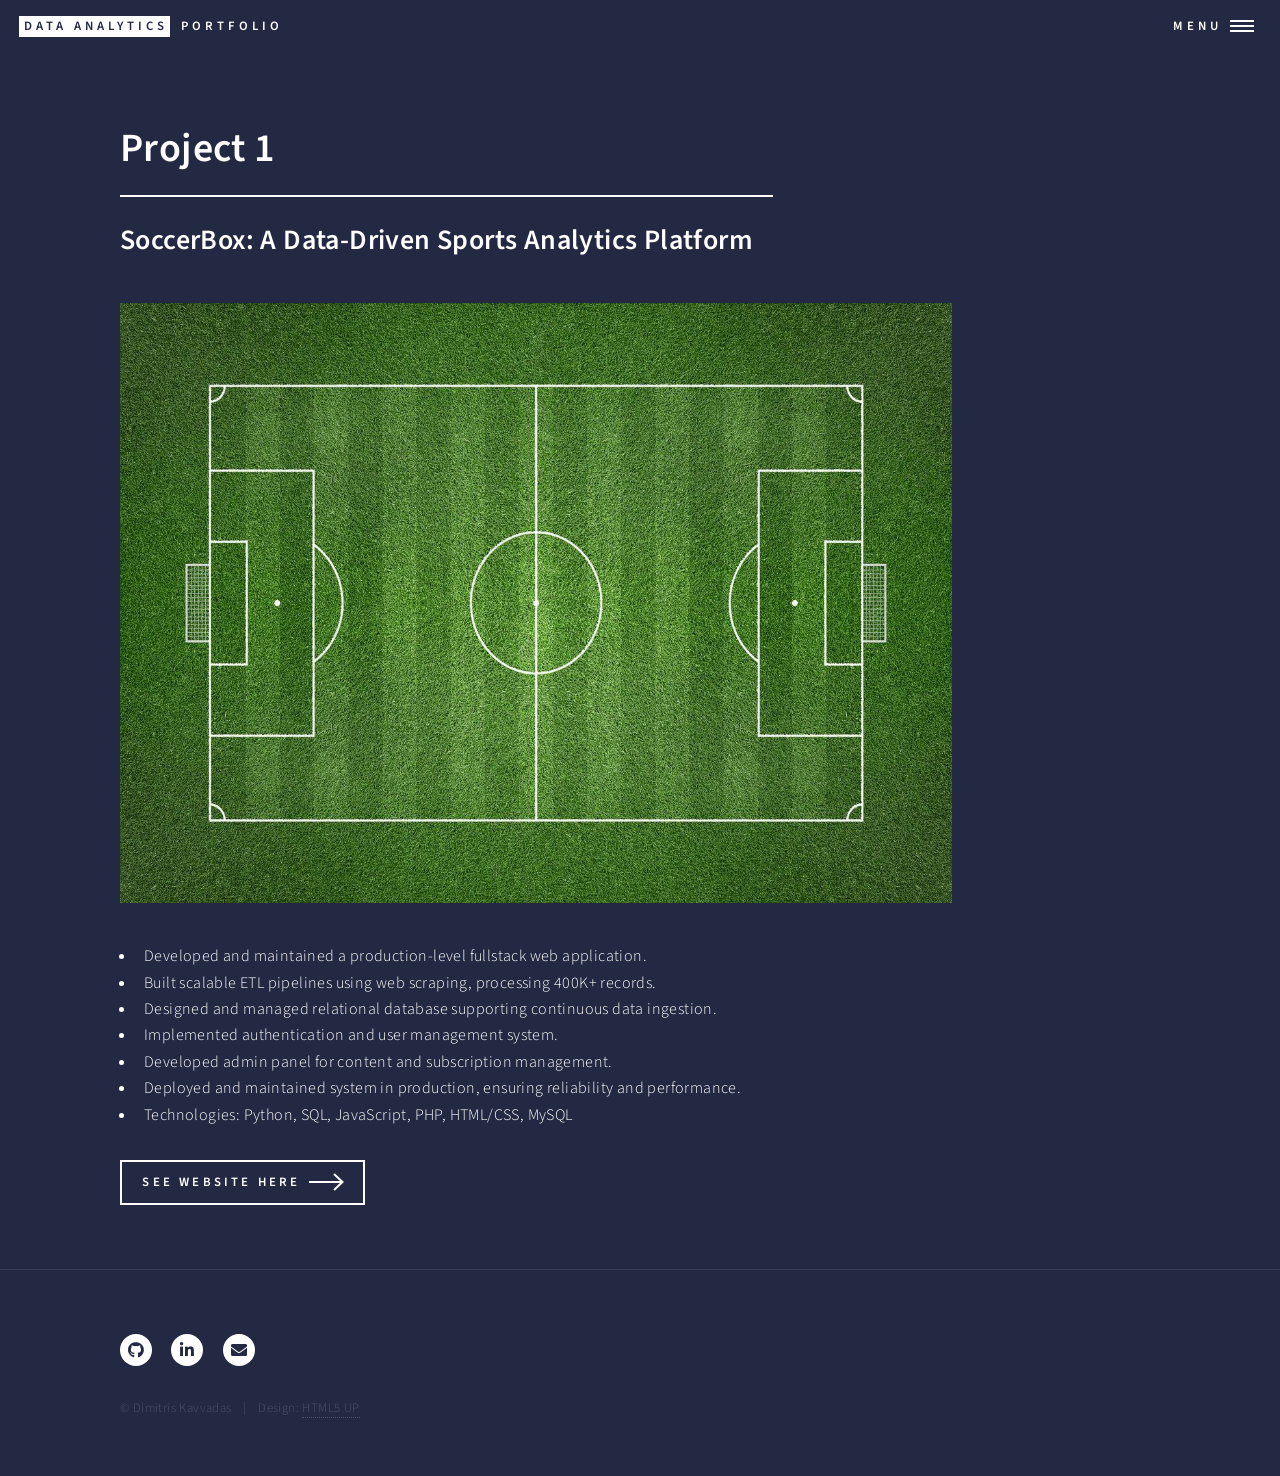
==== project1.html @ e3abde81 "Created my first portofolio!" ====
<!DOCTYPE HTML>
<html>
	<head>
		<title>Data Analytics Portfolio</title>
		<meta charset="utf-8" />
		<meta name="viewport" content="width=device-width, initial-scale=1, user-scalable=no" />
		<link rel="stylesheet" href="assets/css/main.css" />
		<noscript><link rel="stylesheet" href="assets/css/noscript.css" /></noscript>
	</head>
	<body class="is-preload">

		<!-- Wrapper -->
			<div id="wrapper">


				<!-- Header -->
					<header id="header" class="alt">
						<a href="index.html" class="logo"><strong>DATA ANALYTICS</strong> <span>PORTFOLIO</span></a>
						<nav>
							<a href="#menu">Menu</a>
						</nav>
					</header>

				<!-- Menu -->
					<nav id="menu">
						<ul class="links">
							<li><a href="index.html">Home</a></li>
							<li><a href="#one">About Me</a></li>
							<li><a href="#two">Projects</a></li>
							<li><a href="#footer">Contact</a></li>
						</ul>
					</nav>

				<!-- Main -->
					<div id="main" class="alt">

						<!-- One -->
							<section id="one">
								<div class="inner">
									<header class="major">
										<h1>Project 1</h1>
										<h2>SoccerBox: A Data-Driven Sports Analytics Platform</h2>
									</header>
								
									<span class="image main">
									<img src="images/new3.jpg" alt="Temp Text" max-width="200" height="600" /></span>
<ul>
								<li>Developed and maintained a production-level fullstack web application.</li>
								<li>Built scalable ETL pipelines using web scraping, processing 400K+ records.</li>
								<li>Designed and managed relational database supporting continuous data ingestion.</li>
								<li>Implemented authentication and user management system.</li>
								<li>Developed admin panel for content and subscription management.</li>
								<li>Deployed and maintained system in production, ensuring reliability and performance.</li>
								<li>Technologies: Python, SQL, JavaScript, PHP, HTML/CSS, MySQL</li>
							</ul>
								<ul class="actions">
									     <li><a href="https://www.soccerbox.gr" target="_blank" class="button next">See Website Here</a></li>
								     </ul>
								</div>
							</section>

					</div>			

	<!-- Footer -->
					<footer id="footer">
						<div class="inner">
							<ul class="icons">
								<li><a  href="https://github.com/kavvadas" class="icon brands alt fa-github" target="_blank"><span class="label">GitHub</span></a></li>
								 <li><a  href="https://www.linkedin.com/in/dimitris-kavvadas" class="icon brands alt fa-linkedin-in"  target="_blank"><span class="label">LinkedIn</span></a></li>
								 <li><a  href="mailto:kabbadasd@gmail.com" class="icon solid alt fa-envelope"><span class="label"  target="_blank">Email</span></a></li>
							</ul>
							<ul class="copyright">
								<li>&copy; Dimitris Kavvadas </li><li>Design: <a href="https://html5up.net">HTML5 UP</a></li>
							</ul>
						</div>
					</footer>

</div>

<!-- Scripts -->
<script src="assets/js/jquery.min.js"></script>
<script src="assets/js/jquery.scrolly.min.js"></script>
<script src="assets/js/jquery.scrollex.min.js"></script>
<script src="assets/js/browser.min.js"></script>
<script src="assets/js/breakpoints.min.js"></script>
<script src="assets/js/util.js"></script>
<script src="assets/js/main.js"></script>

</body>
</html>
---- assets/css/main.css ----
@import url(fontawesome-all.min.css);
@import url("https://fonts.googleapis.com/css?family=Source+Sans+Pro:300,300italic,600,600italic");

/*
	Forty by HTML5 UP
	html5up.net | @ajlkn
	Free for personal and commercial use under the CCA 3.0 license (html5up.net/license)
*/

html, body, div, span, applet, object,
iframe, h1, h2, h3, h4, h5, h6, p, blockquote,
pre, a, abbr, acronym, address, big, cite,
code, del, dfn, em, img, ins, kbd, q, s, samp,
small, strike, strong, sub, sup, tt, var, b,
u, i, center, dl, dt, dd, ol, ul, li, fieldset,
form, label, legend, table, caption, tbody,
tfoot, thead, tr, th, td, article, aside,
canvas, details, embed, figure, figcaption,
footer, header, hgroup, menu, nav, output, ruby,
section, summary, time, mark, audio, video {
	margin: 0;
	padding: 0;
	border: 0;
	font-size: 100%;
	font: inherit;
	vertical-align: baseline;}

article, aside, details, figcaption, figure,
footer, header, hgroup, menu, nav, section {
	display: block;}

body {
	line-height: 1;
}

ol, ul {
	list-style: none;
}

blockquote, q {
	quotes: none;
}

	blockquote:before, blockquote:after, q:before, q:after {
		content: '';
		content: none;
	}

table {
	border-collapse: collapse;
	border-spacing: 0;
}

body {
	-webkit-text-size-adjust: none;
}

mark {
	background-color: transparent;
	color: inherit;
}

input::-moz-focus-inner {
	border: 0;
	padding: 0;
}

input, select, textarea {
	-moz-appearance: none;
	-webkit-appearance: none;
	-ms-appearance: none;
	appearance: none;
}

/* Basic */

	@-ms-viewport {
		width: device-width;
	}

	body {
		-ms-overflow-style: scrollbar;
	}

	@media screen and (max-width: 480px) {

		html, body {
			min-width: 320px;
		}

	}

	html {
		box-sizing: border-box;
	}

	*, *:before, *:after {
		box-sizing: inherit;
	}

	body {
		background: #242943;
	}

		body.is-preload *, body.is-preload *:before, body.is-preload *:after {
			-moz-animation: none !important;
			-webkit-animation: none !important;
			-ms-animation: none !important;
			animation: none !important;
			-moz-transition: none !important;
			-webkit-transition: none !important;
			-ms-transition: none !important;
			transition: none !important;
		}

/* Type */

	body, input, select, textarea {
		color: #ffffff;
		font-family: "Source Sans Pro", Helvetica, sans-serif;
		font-size: 17pt;
		font-weight: 300;
		letter-spacing: 0.025em;
		line-height: 1.65;
	}

		@media screen and (max-width: 1680px) {

			body, input, select, textarea {
				font-size: 14pt;
			}

		}

		@media screen and (max-width: 1280px) {

			body, input, select, textarea {
				font-size: 12pt;
			}

		}

		@media screen and (max-width: 360px) {

			body, input, select, textarea {
				font-size: 11pt;
			}

		}

	a {
		-moz-transition: color 0.2s ease-in-out, border-bottom-color 0.2s ease-in-out;
		-webkit-transition: color 0.2s ease-in-out, border-bottom-color 0.2s ease-in-out;
		-ms-transition: color 0.2s ease-in-out, border-bottom-color 0.2s ease-in-out;
		transition: color 0.2s ease-in-out, border-bottom-color 0.2s ease-in-out;
		border-bottom: dotted 1px;
		color: inherit;
		text-decoration: none;
	}

		a:hover {
			border-bottom-color: transparent;
			color: #9bf1ff !important;
		}

		a:active {
			color: #53e3fb !important;
		}

	strong, b {
		color: #ffffff;
		font-weight: 600;
	}

	em, i {
		font-style: italic;
	}

	p {
		margin: 0 0 2em 0;
	}

	h1, h2, h3, h4, h5, h6 {
		color: #ffffff;
		font-weight: 600;
		line-height: 1.65;
		margin: 0 0 1em 0;
	}

		h1 a, h2 a, h3 a, h4 a, h5 a, h6 a {
			color: inherit;
			border-bottom: 0;
		}

	h1 {
		font-size: 2.5em;
	}

	h2 {
		font-size: 1.75em;
	}

	h3 {
		font-size: 1.35em;
	}

	h4 {
		font-size: 1.1em;
	}

	h5 {
		font-size: 0.9em;
	}

	h6 {
		font-size: 0.7em;
	}

	@media screen and (max-width: 736px) {

		h1 {
			font-size: 2em;
		}

		h2 {
			font-size: 1.5em;
		}

		h3 {
			font-size: 1.25em;
		}

	}

	sub {
		font-size: 0.8em;
		position: relative;
		top: 0.5em;
	}

	sup {
		font-size: 0.8em;
		position: relative;
		top: -0.5em;
	}

	blockquote {
		border-left: solid 4px rgba(212, 212, 255, 0.1);
		font-style: italic;
		margin: 0 0 2em 0;
		padding: 0.5em 0 0.5em 2em;
	}

	code {
		background: rgba(212, 212, 255, 0.035);
		font-family: "Courier New", monospace;
		font-size: 0.9em;
		margin: 0 0.25em;
		padding: 0.25em 0.65em;
	}

	pre {
		-webkit-overflow-scrolling: touch;
		font-family: "Courier New", monospace;
		font-size: 0.9em;
		margin: 0 0 2em 0;
	}

		pre code {
			display: block;
			line-height: 1.75;
			padding: 1em 1.5em;
			overflow-x: auto;
		}

	hr {
		border: 0;
		border-bottom: solid 1px rgba(212, 212, 255, 0.1);
		margin: 2em 0;
	}

		hr.major {
			margin: 3em 0;
		}

	.align-left {
		text-align: left;
	}

	.align-center {
		text-align: center;
	}

	.align-right {
		text-align: right;
	}

/* Row */

	.row {
		display: flex;
		flex-wrap: wrap;
		box-sizing: border-box;
		align-items: stretch;
	}

		.row > * {
			box-sizing: border-box;
		}

		.row.gtr-uniform > * > :last-child {
			margin-bottom: 0;
		}

		.row.aln-left {
			justify-content: flex-start;
		}

		.row.aln-center {
			justify-content: center;
		}

		.row.aln-right {
			justify-content: flex-end;
		}

		.row.aln-top {
			align-items: flex-start;
		}

		.row.aln-middle {
			align-items: center;
		}

		.row.aln-bottom {
			align-items: flex-end;
		}

		.row > .imp {
			order: -1;
		}

		.row > .col-1 {
			width: 8.33333%;
		}

		.row > .off-1 {
			margin-left: 8.33333%;
		}

		.row > .col-2 {
			width: 16.66667%;
		}

		.row > .off-2 {
			margin-left: 16.66667%;
		}

		.row > .col-3 {
			width: 25%;
		}

		.row > .off-3 {
			margin-left: 25%;
		}

		.row > .col-4 {
			width: 33.33333%;
		}

		.row > .off-4 {
			margin-left: 33.33333%;
		}

		.row > .col-5 {
			width: 41.66667%;
		}

		.row > .off-5 {
			margin-left: 41.66667%;
		}

		.row > .col-6 {
			width: 50%;
		}

		.row > .off-6 {
			margin-left: 50%;
		}

		.row > .col-7 {
			width: 58.33333%;
		}

		.row > .off-7 {
			margin-left: 58.33333%;
		}

		.row > .col-8 {
			width: 66.66667%;
		}

		.row > .off-8 {
			margin-left: 66.66667%;
		}

		.row > .col-9 {
			width: 75%;
		}

		.row > .off-9 {
			margin-left: 75%;
		}

		.row > .col-10 {
			width: 83.33333%;
		}

		.row > .off-10 {
			margin-left: 83.33333%;
		}

		.row > .col-11 {
			width: 91.66667%;
		}

		.row > .off-11 {
			margin-left: 91.66667%;
		}

		.row > .col-12 {
			width: 100%;
		}

		.row > .off-12 {
			margin-left: 100%;
		}

		.row.gtr-0 {
			margin-top: 0;
			margin-left: 0em;
		}

			.row.gtr-0 > * {
				padding: 0 0 0 0em;
			}

			.row.gtr-0.gtr-uniform {
				margin-top: 0em;
			}

				.row.gtr-0.gtr-uniform > * {
					padding-top: 0em;
				}

		.row.gtr-25 {
			margin-top: 0;
			margin-left: -0.5em;
		}

			.row.gtr-25 > * {
				padding: 0 0 0 0.5em;
			}

			.row.gtr-25.gtr-uniform {
				margin-top: -0.5em;
			}

				.row.gtr-25.gtr-uniform > * {
					padding-top: 0.5em;
				}

		.row.gtr-50 {
			margin-top: 0;
			margin-left: -1em;
		}

			.row.gtr-50 > * {
				padding: 0 0 0 1em;
			}

			.row.gtr-50.gtr-uniform {
				margin-top: -1em;
			}

				.row.gtr-50.gtr-uniform > * {
					padding-top: 1em;
				}

		.row {
			margin-top: 0;
			margin-left: -2em;
		}

			.row > * {
				padding: 0 0 0 2em;
			}

			.row.gtr-uniform {
				margin-top: -2em;
			}

				.row.gtr-uniform > * {
					padding-top: 2em;
				}

		.row.gtr-150 {
			margin-top: 0;
			margin-left: -3em;
		}

			.row.gtr-150 > * {
				padding: 0 0 0 3em;
			}

			.row.gtr-150.gtr-uniform {
				margin-top: -3em;
			}

				.row.gtr-150.gtr-uniform > * {
					padding-top: 3em;
				}

		.row.gtr-200 {
			margin-top: 0;
			margin-left: -4em;
		}

			.row.gtr-200 > * {
				padding: 0 0 0 4em;
			}

			.row.gtr-200.gtr-uniform {
				margin-top: -4em;
			}

				.row.gtr-200.gtr-uniform > * {
					padding-top: 4em;
				}

		@media screen and (max-width: 1680px) {

			.row {
				display: flex;
				flex-wrap: wrap;
				box-sizing: border-box;
				align-items: stretch;
			}

				.row > * {
					box-sizing: border-box;
				}

				.row.gtr-uniform > * > :last-child {
					margin-bottom: 0;
				}

				.row.aln-left {
					justify-content: flex-start;
				}

				.row.aln-center {
					justify-content: center;
				}

				.row.aln-right {
					justify-content: flex-end;
				}

				.row.aln-top {
					align-items: flex-start;
				}

				.row.aln-middle {
					align-items: center;
				}

				.row.aln-bottom {
					align-items: flex-end;
				}

				.row > .imp-xlarge {
					order: -1;
				}

				.row > .col-1-xlarge {
					width: 8.33333%;
				}

				.row > .off-1-xlarge {
					margin-left: 8.33333%;
				}

				.row > .col-2-xlarge {
					width: 16.66667%;
				}

				.row > .off-2-xlarge {
					margin-left: 16.66667%;
				}

				.row > .col-3-xlarge {
					width: 25%;
				}

				.row > .off-3-xlarge {
					margin-left: 25%;
				}

				.row > .col-4-xlarge {
					width: 33.33333%;
				}

				.row > .off-4-xlarge {
					margin-left: 33.33333%;
				}

				.row > .col-5-xlarge {
					width: 41.66667%;
				}

				.row > .off-5-xlarge {
					margin-left: 41.66667%;
				}

				.row > .col-6-xlarge {
					width: 50%;
				}

				.row > .off-6-xlarge {
					margin-left: 50%;
				}

				.row > .col-7-xlarge {
					width: 58.33333%;
				}

				.row > .off-7-xlarge {
					margin-left: 58.33333%;
				}

				.row > .col-8-xlarge {
					width: 66.66667%;
				}

				.row > .off-8-xlarge {
					margin-left: 66.66667%;
				}

				.row > .col-9-xlarge {
					width: 75%;
				}

				.row > .off-9-xlarge {
					margin-left: 75%;
				}

				.row > .col-10-xlarge {
					width: 83.33333%;
				}

				.row > .off-10-xlarge {
					margin-left: 83.33333%;
				}

				.row > .col-11-xlarge {
					width: 91.66667%;
				}

				.row > .off-11-xlarge {
					margin-left: 91.66667%;
				}

				.row > .col-12-xlarge {
					width: 100%;
				}

				.row > .off-12-xlarge {
					margin-left: 100%;
				}

				.row.gtr-0 {
					margin-top: 0;
					margin-left: 0em;
				}

					.row.gtr-0 > * {
						padding: 0 0 0 0em;
					}

					.row.gtr-0.gtr-uniform {
						margin-top: 0em;
					}

						.row.gtr-0.gtr-uniform > * {
							padding-top: 0em;
						}

				.row.gtr-25 {
					margin-top: 0;
					margin-left: -0.5em;
				}

					.row.gtr-25 > * {
						padding: 0 0 0 0.5em;
					}

					.row.gtr-25.gtr-uniform {
						margin-top: -0.5em;
					}

						.row.gtr-25.gtr-uniform > * {
							padding-top: 0.5em;
						}

				.row.gtr-50 {
					margin-top: 0;
					margin-left: -1em;
				}

					.row.gtr-50 > * {
						padding: 0 0 0 1em;
					}

					.row.gtr-50.gtr-uniform {
						margin-top: -1em;
					}

						.row.gtr-50.gtr-uniform > * {
							padding-top: 1em;
						}

				.row {
					margin-top: 0;
					margin-left: -2em;
				}

					.row > * {
						padding: 0 0 0 2em;
					}

					.row.gtr-uniform {
						margin-top: -2em;
					}

						.row.gtr-uniform > * {
							padding-top: 2em;
						}

				.row.gtr-150 {
					margin-top: 0;
					margin-left: -3em;
				}

					.row.gtr-150 > * {
						padding: 0 0 0 3em;
					}

					.row.gtr-150.gtr-uniform {
						margin-top: -3em;
					}

						.row.gtr-150.gtr-uniform > * {
							padding-top: 3em;
						}

				.row.gtr-200 {
					margin-top: 0;
					margin-left: -4em;
				}

					.row.gtr-200 > * {
						padding: 0 0 0 4em;
					}

					.row.gtr-200.gtr-uniform {
						margin-top: -4em;
					}

						.row.gtr-200.gtr-uniform > * {
							padding-top: 4em;
						}

		}

		@media screen and (max-width: 1280px) {

			.row {
				display: flex;
				flex-wrap: wrap;
				box-sizing: border-box;
				align-items: stretch;
			}

				.row > * {
					box-sizing: border-box;
				}

				.row.gtr-uniform > * > :last-child {
					margin-bottom: 0;
				}

				.row.aln-left {
					justify-content: flex-start;
				}

				.row.aln-center {
					justify-content: center;
				}

				.row.aln-right {
					justify-content: flex-end;
				}

				.row.aln-top {
					align-items: flex-start;
				}

				.row.aln-middle {
					align-items: center;
				}

				.row.aln-bottom {
					align-items: flex-end;
				}

				.row > .imp-large {
					order: -1;
				}

				.row > .col-1-large {
					width: 8.33333%;
				}

				.row > .off-1-large {
					margin-left: 8.33333%;
				}

				.row > .col-2-large {
					width: 16.66667%;
				}

				.row > .off-2-large {
					margin-left: 16.66667%;
				}

				.row > .col-3-large {
					width: 25%;
				}

				.row > .off-3-large {
					margin-left: 25%;
				}

				.row > .col-4-large {
					width: 33.33333%;
				}

				.row > .off-4-large {
					margin-left: 33.33333%;
				}

				.row > .col-5-large {
					width: 41.66667%;
				}

				.row > .off-5-large {
					margin-left: 41.66667%;
				}

				.row > .col-6-large {
					width: 50%;
				}

				.row > .off-6-large {
					margin-left: 50%;
				}

				.row > .col-7-large {
					width: 58.33333%;
				}

				.row > .off-7-large {
					margin-left: 58.33333%;
				}

				.row > .col-8-large {
					width: 66.66667%;
				}

				.row > .off-8-large {
					margin-left: 66.66667%;
				}

				.row > .col-9-large {
					width: 75%;
				}

				.row > .off-9-large {
					margin-left: 75%;
				}

				.row > .col-10-large {
					width: 83.33333%;
				}

				.row > .off-10-large {
					margin-left: 83.33333%;
				}

				.row > .col-11-large {
					width: 91.66667%;
				}

				.row > .off-11-large {
					margin-left: 91.66667%;
				}

				.row > .col-12-large {
					width: 100%;
				}

				.row > .off-12-large {
					margin-left: 100%;
				}

				.row.gtr-0 {
					margin-top: 0;
					margin-left: 0em;
				}

					.row.gtr-0 > * {
						padding: 0 0 0 0em;
					}

					.row.gtr-0.gtr-uniform {
						margin-top: 0em;
					}

						.row.gtr-0.gtr-uniform > * {
							padding-top: 0em;
						}

				.row.gtr-25 {
					margin-top: 0;
					margin-left: -0.375em;
				}

					.row.gtr-25 > * {
						padding: 0 0 0 0.375em;
					}

					.row.gtr-25.gtr-uniform {
						margin-top: -0.375em;
					}

						.row.gtr-25.gtr-uniform > * {
							padding-top: 0.375em;
						}

				.row.gtr-50 {
					margin-top: 0;
					margin-left: -0.75em;
				}

					.row.gtr-50 > * {
						padding: 0 0 0 0.75em;
					}

					.row.gtr-50.gtr-uniform {
						margin-top: -0.75em;
					}

						.row.gtr-50.gtr-uniform > * {
							padding-top: 0.75em;
						}

				.row {
					margin-top: 0;
					margin-left: -1.5em;
				}

					.row > * {
						padding: 0 0 0 1.5em;
					}

					.row.gtr-uniform {
						margin-top: -1.5em;
					}

						.row.gtr-uniform > * {
							padding-top: 1.5em;
						}

				.row.gtr-150 {
					margin-top: 0;
					margin-left: -2.25em;
				}

					.row.gtr-150 > * {
						padding: 0 0 0 2.25em;
					}

					.row.gtr-150.gtr-uniform {
						margin-top: -2.25em;
					}

						.row.gtr-150.gtr-uniform > * {
							padding-top: 2.25em;
						}

				.row.gtr-200 {
					margin-top: 0;
					margin-left: -3em;
				}

					.row.gtr-200 > * {
						padding: 0 0 0 3em;
					}

					.row.gtr-200.gtr-uniform {
						margin-top: -3em;
					}

						.row.gtr-200.gtr-uniform > * {
							padding-top: 3em;
						}

		}

		@media screen and (max-width: 980px) {

			.row {
				display: flex;
				flex-wrap: wrap;
				box-sizing: border-box;
				align-items: stretch;
			}

				.row > * {
					box-sizing: border-box;
				}

				.row.gtr-uniform > * > :last-child {
					margin-bottom: 0;
				}

				.row.aln-left {
					justify-content: flex-start;
				}

				.row.aln-center {
					justify-content: center;
				}

				.row.aln-right {
					justify-content: flex-end;
				}

				.row.aln-top {
					align-items: flex-start;
				}

				.row.aln-middle {
					align-items: center;
				}

				.row.aln-bottom {
					align-items: flex-end;
				}

				.row > .imp-medium {
					order: -1;
				}

				.row > .col-1-medium {
					width: 8.33333%;
				}

				.row > .off-1-medium {
					margin-left: 8.33333%;
				}

				.row > .col-2-medium {
					width: 16.66667%;
				}

				.row > .off-2-medium {
					margin-left: 16.66667%;
				}

				.row > .col-3-medium {
					width: 25%;
				}

				.row > .off-3-medium {
					margin-left: 25%;
				}

				.row > .col-4-medium {
					width: 33.33333%;
				}

				.row > .off-4-medium {
					margin-left: 33.33333%;
				}

				.row > .col-5-medium {
					width: 41.66667%;
				}

				.row > .off-5-medium {
					margin-left: 41.66667%;
				}

				.row > .col-6-medium {
					width: 50%;
				}

				.row > .off-6-medium {
					margin-left: 50%;
				}

				.row > .col-7-medium {
					width: 58.33333%;
				}

				.row > .off-7-medium {
					margin-left: 58.33333%;
				}

				.row > .col-8-medium {
					width: 66.66667%;
				}

				.row > .off-8-medium {
					margin-left: 66.66667%;
				}

				.row > .col-9-medium {
					width: 75%;
				}

				.row > .off-9-medium {
					margin-left: 75%;
				}

				.row > .col-10-medium {
					width: 83.33333%;
				}

				.row > .off-10-medium {
					margin-left: 83.33333%;
				}

				.row > .col-11-medium {
					width: 91.66667%;
				}

				.row > .off-11-medium {
					margin-left: 91.66667%;
				}

				.row > .col-12-medium {
					width: 100%;
				}

				.row > .off-12-medium {
					margin-left: 100%;
				}

				.row.gtr-0 {
					margin-top: 0;
					margin-left: 0em;
				}

					.row.gtr-0 > * {
						padding: 0 0 0 0em;
					}

					.row.gtr-0.gtr-uniform {
						margin-top: 0em;
					}

						.row.gtr-0.gtr-uniform > * {
							padding-top: 0em;
						}

				.row.gtr-25 {
					margin-top: 0;
					margin-left: -0.375em;
				}

					.row.gtr-25 > * {
						padding: 0 0 0 0.375em;
					}

					.row.gtr-25.gtr-uniform {
						margin-top: -0.375em;
					}

						.row.gtr-25.gtr-uniform > * {
							padding-top: 0.375em;
						}

				.row.gtr-50 {
					margin-top: 0;
					margin-left: -0.75em;
				}

					.row.gtr-50 > * {
						padding: 0 0 0 0.75em;
					}

					.row.gtr-50.gtr-uniform {
						margin-top: -0.75em;
					}

						.row.gtr-50.gtr-uniform > * {
							padding-top: 0.75em;
						}

				.row {
					margin-top: 0;
					margin-left: -1.5em;
				}

					.row > * {
						padding: 0 0 0 1.5em;
					}

					.row.gtr-uniform {
						margin-top: -1.5em;
					}

						.row.gtr-uniform > * {
							padding-top: 1.5em;
						}

				.row.gtr-150 {
					margin-top: 0;
					margin-left: -2.25em;
				}

					.row.gtr-150 > * {
						padding: 0 0 0 2.25em;
					}

					.row.gtr-150.gtr-uniform {
						margin-top: -2.25em;
					}

						.row.gtr-150.gtr-uniform > * {
							padding-top: 2.25em;
						}

				.row.gtr-200 {
					margin-top: 0;
					margin-left: -3em;
				}

					.row.gtr-200 > * {
						padding: 0 0 0 3em;
					}

					.row.gtr-200.gtr-uniform {
						margin-top: -3em;
					}

						.row.gtr-200.gtr-uniform > * {
							padding-top: 3em;
						}

		}

		@media screen and (max-width: 736px) {

			.row {
				display: flex;
				flex-wrap: wrap;
				box-sizing: border-box;
				align-items: stretch;
			}

				.row > * {
					box-sizing: border-box;
				}

				.row.gtr-uniform > * > :last-child {
					margin-bottom: 0;
				}

				.row.aln-left {
					justify-content: flex-start;
				}

				.row.aln-center {
					justify-content: center;
				}

				.row.aln-right {
					justify-content: flex-end;
				}

				.row.aln-top {
					align-items: flex-start;
				}

				.row.aln-middle {
					align-items: center;
				}

				.row.aln-bottom {
					align-items: flex-end;
				}

				.row > .imp-small {
					order: -1;
				}

				.row > .col-1-small {
					width: 8.33333%;
				}

				.row > .off-1-small {
					margin-left: 8.33333%;
				}

				.row > .col-2-small {
					width: 16.66667%;
				}

				.row > .off-2-small {
					margin-left: 16.66667%;
				}

				.row > .col-3-small {
					width: 25%;
				}

				.row > .off-3-small {
					margin-left: 25%;
				}

				.row > .col-4-small {
					width: 33.33333%;
				}

				.row > .off-4-small {
					margin-left: 33.33333%;
				}

				.row > .col-5-small {
					width: 41.66667%;
				}

				.row > .off-5-small {
					margin-left: 41.66667%;
				}

				.row > .col-6-small {
					width: 50%;
				}

				.row > .off-6-small {
					margin-left: 50%;
				}

				.row > .col-7-small {
					width: 58.33333%;
				}

				.row > .off-7-small {
					margin-left: 58.33333%;
				}

				.row > .col-8-small {
					width: 66.66667%;
				}

				.row > .off-8-small {
					margin-left: 66.66667%;
				}

				.row > .col-9-small {
					width: 75%;
				}

				.row > .off-9-small {
					margin-left: 75%;
				}

				.row > .col-10-small {
					width: 83.33333%;
				}

				.row > .off-10-small {
					margin-left: 83.33333%;
				}

				.row > .col-11-small {
					width: 91.66667%;
				}

				.row > .off-11-small {
					margin-left: 91.66667%;
				}

				.row > .col-12-small {
					width: 100%;
				}

				.row > .off-12-small {
					margin-left: 100%;
				}

				.row.gtr-0 {
					margin-top: 0;
					margin-left: 0em;
				}

					.row.gtr-0 > * {
						padding: 0 0 0 0em;
					}

					.row.gtr-0.gtr-uniform {
						margin-top: 0em;
					}

						.row.gtr-0.gtr-uniform > * {
							padding-top: 0em;
						}

				.row.gtr-25 {
					margin-top: 0;
					margin-left: -0.3125em;
				}

					.row.gtr-25 > * {
						padding: 0 0 0 0.3125em;
					}

					.row.gtr-25.gtr-uniform {
						margin-top: -0.3125em;
					}

						.row.gtr-25.gtr-uniform > * {
							padding-top: 0.3125em;
						}

				.row.gtr-50 {
					margin-top: 0;
					margin-left: -0.625em;
				}

					.row.gtr-50 > * {
						padding: 0 0 0 0.625em;
					}

					.row.gtr-50.gtr-uniform {
						margin-top: -0.625em;
					}

						.row.gtr-50.gtr-uniform > * {
							padding-top: 0.625em;
						}

				.row {
					margin-top: 0;
					margin-left: -1.25em;
				}

					.row > * {
						padding: 0 0 0 1.25em;
					}

					.row.gtr-uniform {
						margin-top: -1.25em;
					}

						.row.gtr-uniform > * {
							padding-top: 1.25em;
						}

				.row.gtr-150 {
					margin-top: 0;
					margin-left: -1.875em;
				}

					.row.gtr-150 > * {
						padding: 0 0 0 1.875em;
					}

					.row.gtr-150.gtr-uniform {
						margin-top: -1.875em;
					}

						.row.gtr-150.gtr-uniform > * {
							padding-top: 1.875em;
						}

				.row.gtr-200 {
					margin-top: 0;
					margin-left: -2.5em;
				}

					.row.gtr-200 > * {
						padding: 0 0 0 2.5em;
					}

					.row.gtr-200.gtr-uniform {
						margin-top: -2.5em;
					}

						.row.gtr-200.gtr-uniform > * {
							padding-top: 2.5em;
						}

		}

		@media screen and (max-width: 480px) {

			.row {
				display: flex;
				flex-wrap: wrap;
				box-sizing: border-box;
				align-items: stretch;
			}

				.row > * {
					box-sizing: border-box;
				}

				.row.gtr-uniform > * > :last-child {
					margin-bottom: 0;
				}

				.row.aln-left {
					justify-content: flex-start;
				}

				.row.aln-center {
					justify-content: center;
				}

				.row.aln-right {
					justify-content: flex-end;
				}

				.row.aln-top {
					align-items: flex-start;
				}

				.row.aln-middle {
					align-items: center;
				}

				.row.aln-bottom {
					align-items: flex-end;
				}

				.row > .imp-xsmall {
					order: -1;
				}

				.row > .col-1-xsmall {
					width: 8.33333%;
				}

				.row > .off-1-xsmall {
					margin-left: 8.33333%;
				}

				.row > .col-2-xsmall {
					width: 16.66667%;
				}

				.row > .off-2-xsmall {
					margin-left: 16.66667%;
				}

				.row > .col-3-xsmall {
					width: 25%;
				}

				.row > .off-3-xsmall {
					margin-left: 25%;
				}

				.row > .col-4-xsmall {
					width: 33.33333%;
				}

				.row > .off-4-xsmall {
					margin-left: 33.33333%;
				}

				.row > .col-5-xsmall {
					width: 41.66667%;
				}

				.row > .off-5-xsmall {
					margin-left: 41.66667%;
				}

				.row > .col-6-xsmall {
					width: 50%;
				}

				.row > .off-6-xsmall {
					margin-left: 50%;
				}

				.row > .col-7-xsmall {
					width: 58.33333%;
				}

				.row > .off-7-xsmall {
					margin-left: 58.33333%;
				}

				.row > .col-8-xsmall {
					width: 66.66667%;
				}

				.row > .off-8-xsmall {
					margin-left: 66.66667%;
				}

				.row > .col-9-xsmall {
					width: 75%;
				}

				.row > .off-9-xsmall {
					margin-left: 75%;
				}

				.row > .col-10-xsmall {
					width: 83.33333%;
				}

				.row > .off-10-xsmall {
					margin-left: 83.33333%;
				}

				.row > .col-11-xsmall {
					width: 91.66667%;
				}

				.row > .off-11-xsmall {
					margin-left: 91.66667%;
				}

				.row > .col-12-xsmall {
					width: 100%;
				}

				.row > .off-12-xsmall {
					margin-left: 100%;
				}

				.row.gtr-0 {
					margin-top: 0;
					margin-left: 0em;
				}

					.row.gtr-0 > * {
						padding: 0 0 0 0em;
					}

					.row.gtr-0.gtr-uniform {
						margin-top: 0em;
					}

						.row.gtr-0.gtr-uniform > * {
							padding-top: 0em;
						}

				.row.gtr-25 {
					margin-top: 0;
					margin-left: -0.3125em;
				}

					.row.gtr-25 > * {
						padding: 0 0 0 0.3125em;
					}

					.row.gtr-25.gtr-uniform {
						margin-top: -0.3125em;
					}

						.row.gtr-25.gtr-uniform > * {
							padding-top: 0.3125em;
						}

				.row.gtr-50 {
					margin-top: 0;
					margin-left: -0.625em;
				}

					.row.gtr-50 > * {
						padding: 0 0 0 0.625em;
					}

					.row.gtr-50.gtr-uniform {
						margin-top: -0.625em;
					}

						.row.gtr-50.gtr-uniform > * {
							padding-top: 0.625em;
						}

				.row {
					margin-top: 0;
					margin-left: -1.25em;
				}

					.row > * {
						padding: 0 0 0 1.25em;
					}

					.row.gtr-uniform {
						margin-top: -1.25em;
					}

						.row.gtr-uniform > * {
							padding-top: 1.25em;
						}

				.row.gtr-150 {
					margin-top: 0;
					margin-left: -1.875em;
				}

					.row.gtr-150 > * {
						padding: 0 0 0 1.875em;
					}

					.row.gtr-150.gtr-uniform {
						margin-top: -1.875em;
					}

						.row.gtr-150.gtr-uniform > * {
							padding-top: 1.875em;
						}

				.row.gtr-200 {
					margin-top: 0;
					margin-left: -2.5em;
				}

					.row.gtr-200 > * {
						padding: 0 0 0 2.5em;
					}

					.row.gtr-200.gtr-uniform {
						margin-top: -2.5em;
					}

						.row.gtr-200.gtr-uniform > * {
							padding-top: 2.5em;
						}

		}

/* Section/Article */

	section.special, article.special {
		text-align: center;
	}

	header.major {
		width: -moz-max-content;
		width: -webkit-max-content;
		width: -ms-max-content;
		width: max-content;
		margin-bottom: 2em;
	}

		header.major > :first-child {
			margin-bottom: 0;
			width: calc(100% + 0.5em);
		}

			header.major > :first-child:after {
				content: '';
				background-color: #ffffff;
				display: block;
				height: 2px;
				margin: 0.325em 0 0.5em 0;
				width: 100%;
			}

		header.major > p {
			font-size: 0.7em;
			font-weight: 600;
			letter-spacing: 0.25em;
			margin-bottom: 0;
			text-transform: uppercase;
		}

		body.is-ie header.major > :first-child:after {
			max-width: 9em;
		}

		body.is-ie header.major > h1:after {
			max-width: 100% !important;
		}

	@media screen and (max-width: 736px) {

		header.major > p br {
			display: none;
		}

	}

/* Form */

	form {
		margin: 0 0 2em 0;
	}

		form > :last-child {
			margin-bottom: 0;
		}

		form > .fields {
			display: -moz-flex;
			display: -webkit-flex;
			display: -ms-flex;
			display: flex;
			-moz-flex-wrap: wrap;
			-webkit-flex-wrap: wrap;
			-ms-flex-wrap: wrap;
			flex-wrap: wrap;
			width: calc(100% + 3em);
			margin: -1.5em 0 2em -1.5em;
		}

			form > .fields > .field {
				-moz-flex-grow: 0;
				-webkit-flex-grow: 0;
				-ms-flex-grow: 0;
				flex-grow: 0;
				-moz-flex-shrink: 0;
				-webkit-flex-shrink: 0;
				-ms-flex-shrink: 0;
				flex-shrink: 0;
				padding: 1.5em 0 0 1.5em;
				width: calc(100% - 1.5em);
			}

				form > .fields > .field.half {
					width: calc(50% - 0.75em);
				}

				form > .fields > .field.third {
					width: calc(100%/3 - 0.5em);
				}

				form > .fields > .field.quarter {
					width: calc(25% - 0.375em);
				}

		@media screen and (max-width: 480px) {

			form > .fields {
				width: calc(100% + 3em);
				margin: -1.5em 0 2em -1.5em;
			}

				form > .fields > .field {
					padding: 1.5em 0 0 1.5em;
					width: calc(100% - 1.5em);
				}

					form > .fields > .field.half {
						width: calc(100% - 1.5em);
					}

					form > .fields > .field.third {
						width: calc(100% - 1.5em);
					}

					form > .fields > .field.quarter {
						width: calc(100% - 1.5em);
					}

		}

	label {
		color: #ffffff;
		display: block;
		font-size: 0.8em;
		font-weight: 600;
		letter-spacing: 0.25em;
		margin: 0 0 1em 0;
		text-transform: uppercase;
	}

	input[type="text"],
	input[type="password"],
	input[type="email"],
	input[type="tel"],
	input[type="search"],
	input[type="url"],
	select,
	textarea {
		-moz-appearance: none;
		-webkit-appearance: none;
		-ms-appearance: none;
		appearance: none;
		background: rgba(212, 212, 255, 0.035);
		border: none;
		border-radius: 0;
		color: inherit;
		display: block;
		outline: 0;
		padding: 0 1em;
		text-decoration: none;
		width: 100%;
	}

		input[type="text"]:invalid,
		input[type="password"]:invalid,
		input[type="email"]:invalid,
		input[type="tel"]:invalid,
		input[type="search"]:invalid,
		input[type="url"]:invalid,
		select:invalid,
		textarea:invalid {
			box-shadow: none;
		}

		input[type="text"]:focus,
		input[type="password"]:focus,
		input[type="email"]:focus,
		input[type="tel"]:focus,
		input[type="search"]:focus,
		input[type="url"]:focus,
		select:focus,
		textarea:focus {
			border-color: #9bf1ff;
			box-shadow: 0 0 0 2px #9bf1ff;
		}

	select {
		background-image: url("data:image/svg+xml;charset=utf8,%3Csvg xmlns='http://www.w3.org/2000/svg' width='40' height='40' preserveAspectRatio='none' viewBox='0 0 40 40'%3E%3Cpath d='M9.4,12.3l10.4,10.4l10.4-10.4c0.2-0.2,0.5-0.4,0.9-0.4c0.3,0,0.6,0.1,0.9,0.4l3.3,3.3c0.2,0.2,0.4,0.5,0.4,0.9 c0,0.4-0.1,0.6-0.4,0.9L20.7,31.9c-0.2,0.2-0.5,0.4-0.9,0.4c-0.3,0-0.6-0.1-0.9-0.4L4.3,17.3c-0.2-0.2-0.4-0.5-0.4-0.9 c0-0.4,0.1-0.6,0.4-0.9l3.3-3.3c0.2-0.2,0.5-0.4,0.9-0.4S9.1,12.1,9.4,12.3z' fill='rgba(212, 212, 255, 0.1)' /%3E%3C/svg%3E");
		background-size: 1.25rem;
		background-repeat: no-repeat;
		background-position: calc(100% - 1rem) center;
		height: 2.75em;
		padding-right: 2.75em;
		text-overflow: ellipsis;
	}

		select option {
			color: #ffffff;
			background: #242943;
		}

		select:focus::-ms-value {
			background-color: transparent;
		}

		select::-ms-expand {
			display: none;
		}

	input[type="text"],
	input[type="password"],
	input[type="email"],
	input[type="tel"],
	input[type="search"],
	input[type="url"],
	select {
		height: 2.75em;
	}

	textarea {
		padding: 0.75em 1em;
	}

	input[type="checkbox"],
	input[type="radio"] {
		-moz-appearance: none;
		-webkit-appearance: none;
		-ms-appearance: none;
		appearance: none;
		display: block;
		float: left;
		margin-right: -2em;
		opacity: 0;
		width: 1em;
		z-index: -1;
	}

		input[type="checkbox"] + label,
		input[type="radio"] + label {
			text-decoration: none;
			color: #ffffff;
			cursor: pointer;
			display: inline-block;
			font-weight: 300;
			padding-left: 2.65em;
			padding-right: 0.75em;
			position: relative;
		}

			input[type="checkbox"] + label:before,
			input[type="radio"] + label:before {
				-moz-osx-font-smoothing: grayscale;
				-webkit-font-smoothing: antialiased;
				display: inline-block;
				font-style: normal;
				font-variant: normal;
				text-rendering: auto;
				line-height: 1;
				text-transform: none !important;
				font-family: 'Font Awesome 5 Free';
				font-weight: 900;
			}

			input[type="checkbox"] + label:before,
			input[type="radio"] + label:before {
				background: rgba(212, 212, 255, 0.035);
				content: '';
				display: inline-block;
				font-size: 0.8em;
				height: 2.0625em;
				left: 0;
				letter-spacing: 0;
				line-height: 2.0625em;
				position: absolute;
				text-align: center;
				top: 0;
				width: 2.0625em;
			}

		input[type="checkbox"]:checked + label:before,
		input[type="radio"]:checked + label:before {
			background: #ffffff;
			border-color: #9bf1ff;
			content: '\f00c';
			color: #242943;
		}

		input[type="checkbox"]:focus + label:before,
		input[type="radio"]:focus + label:before {
			box-shadow: 0 0 0 2px #9bf1ff;
		}

	input[type="radio"] + label:before {
		border-radius: 100%;
	}

	::-webkit-input-placeholder {
		color: rgba(244, 244, 255, 0.2) !important;
		opacity: 1.0;
	}

	:-moz-placeholder {
		color: rgba(244, 244, 255, 0.2) !important;
		opacity: 1.0;
	}

	::-moz-placeholder {
		color: rgba(244, 244, 255, 0.2) !important;
		opacity: 1.0;
	}

	:-ms-input-placeholder {
		color: rgba(244, 244, 255, 0.2) !important;
		opacity: 1.0;
	}

/* Box */

	.box {
		border: solid 1px rgba(212, 212, 255, 0.1);
		margin-bottom: 2em;
		padding: 1.5em;
	}

		.box > :last-child,
		.box > :last-child > :last-child,
		.box > :last-child > :last-child > :last-child {
			margin-bottom: 0;
		}

		.box.alt {
			border: 0;
			border-radius: 0;
			padding: 0;
		}

/* Icon */

	.icon {
		text-decoration: none;
		border-bottom: none;
		position: relative;
	}

		.icon:before {
			-moz-osx-font-smoothing: grayscale;
			-webkit-font-smoothing: antialiased;
			display: inline-block;
			font-style: normal;
			font-variant: normal;
			text-rendering: auto;
			line-height: 1;
			text-transform: none !important;
			font-family: 'Font Awesome 5 Free';
			font-weight: 400;
		}

		.icon > .label {
			display: none;
		}

		.icon:before {
			line-height: inherit;
		}

		.icon.solid:before {
			font-weight: 900;
		}

		.icon.brands:before {
			font-family: 'Font Awesome 5 Brands';
		}

		.icon.alt:before {
			background-color: #ffffff;
			border-radius: 100%;
			color: #242943;
			display: inline-block;
			height: 2em;
			line-height: 2em;
			text-align: center;
			width: 2em;
		}

	a.icon.alt:before {
		-moz-transition: background-color 0.2s ease-in-out;
		-webkit-transition: background-color 0.2s ease-in-out;
		-ms-transition: background-color 0.2s ease-in-out;
		transition: background-color 0.2s ease-in-out;
	}

	a.icon.alt:hover:before {
		background-color: #6fc3df;
	}

	a.icon.alt:active:before {
		background-color: #37a6cb;
	}

/* Image */

	.image {
		border: 0;
		display: inline-block;
		position: relative;
	}

		.image img {
			display: block;
		}

		.image.left, .image.right {
			max-width: 30%;
		}

			.image.left img, .image.right img {
				width: 100%;
			}

		.image.left {
			float: left;
			margin: 0 1.5em 1.25em 0;
			top: 0.25em;
		}

		.image.right {
			float: right;
			margin: 0 0 1.25em 1.5em;
			top: 0.25em;
		}

		.image.fit {
			display: block;
			margin: 0 0 2em 0;
			width: 100%;
		}

			.image.fit img {
				width: 100%;
			}

		.image.main {
			display: block;
			margin: 2.5em 0;
			width: 80%;
		}

			.image.main img {
				width: 100%;
			}

			@media screen and (max-width: 736px) {

				.image.main {
					margin: 1.5em 0;
				}

			}

/* List */

	ol {
		list-style: decimal;
		margin: 0 0 2em 0;
		padding-left: 1.25em;
	}

		ol li {
			padding-left: 0.25em;
		}

	ul {
		list-style: disc;
		margin: 0 0 2em 0;
		padding-left: 1em;
	}

		ul li {
			padding-left: 0.5em;
		}

		ul.alt {
			list-style: none;
			padding-left: 0;
		}

			ul.alt li {
				border-top: solid 1px rgba(212, 212, 255, 0.1);
				padding: 0.5em 0;
			}

				ul.alt li:first-child {
					border-top: 0;
					padding-top: 0;
				}

	dl {
		margin: 0 0 2em 0;
	}

		dl dt {
			display: block;
			font-weight: 600;
			margin: 0 0 1em 0;
		}

		dl dd {
			margin-left: 2em;
		}

/* Actions */

	ul.actions {
		display: -moz-flex;
		display: -webkit-flex;
		display: -ms-flex;
		display: flex;
		cursor: default;
		list-style: none;
		margin-left: -1em;
		padding-left: 0;
	}

		ul.actions li {
			padding: 0 0 0 1em;
			vertical-align: middle;
		}

		ul.actions.special {
			-moz-justify-content: center;
			-webkit-justify-content: center;
			-ms-justify-content: center;
			justify-content: center;
			width: 100%;
			margin-left: 0;
		}

			ul.actions.special li:first-child {
				padding-left: 0;
			}

		ul.actions.stacked {
			-moz-flex-direction: column;
			-webkit-flex-direction: column;
			-ms-flex-direction: column;
			flex-direction: column;
			margin-left: 0;
		}

			ul.actions.stacked li {
				padding: 1.3em 0 0 0;
			}

				ul.actions.stacked li:first-child {
					padding-top: 0;
				}

		ul.actions.fit {
			width: calc(100% + 1em);
		}

			ul.actions.fit li {
				-moz-flex-grow: 1;
				-webkit-flex-grow: 1;
				-ms-flex-grow: 1;
				flex-grow: 1;
				-moz-flex-shrink: 1;
				-webkit-flex-shrink: 1;
				-ms-flex-shrink: 1;
				flex-shrink: 1;
				width: 100%;
			}

				ul.actions.fit li > * {
					width: 100%;
				}

			ul.actions.fit.stacked {
				width: 100%;
			}

/* Icons */

	ul.icons {
		cursor: default;
		list-style: none;
		padding-left: 0;
	}

		ul.icons li {
			display: inline-block;
			padding: 0 1em 0 0;
		}

			ul.icons li:last-child {
				padding-right: 0;
			}

		@media screen and (max-width: 736px) {

			ul.icons li {
				padding: 0 0.75em 0 0;
			}

		}

/* Pagination */

	ul.pagination {
		cursor: default;
		list-style: none;
		padding-left: 0;
	}

		ul.pagination li {
			display: inline-block;
			padding-left: 0;
			vertical-align: middle;
		}

			ul.pagination li > .page {
				-moz-transition: background-color 0.2s ease-in-out, color 0.2s ease-in-out;
				-webkit-transition: background-color 0.2s ease-in-out, color 0.2s ease-in-out;
				-ms-transition: background-color 0.2s ease-in-out, color 0.2s ease-in-out;
				transition: background-color 0.2s ease-in-out, color 0.2s ease-in-out;
				border-bottom: 0;
				display: inline-block;
				font-size: 0.8em;
				font-weight: 600;
				height: 1.5em;
				line-height: 1.5em;
				margin: 0 0.125em;
				min-width: 1.5em;
				padding: 0 0.5em;
				text-align: center;
			}

				ul.pagination li > .page.active {
					background-color: #ffffff;
					color: #242943;
				}

					ul.pagination li > .page.active:hover {
						background-color: #9bf1ff;
						color: #242943 !important;
					}

					ul.pagination li > .page.active:active {
						background-color: #53e3fb;
					}

			ul.pagination li:first-child {
				padding-right: 0.75em;
			}

			ul.pagination li:last-child {
				padding-left: 0.75em;
			}

		@media screen and (max-width: 480px) {

			ul.pagination li:nth-child(n+2):nth-last-child(n+2) {
				display: none;
			}

			ul.pagination li:first-child {
				padding-right: 0;
			}

		}

/* Table */

	.table-wrapper {
		-webkit-overflow-scrolling: touch;
		overflow-x: auto;
	}

	table {
		margin: 0 0 2em 0;
		width: 100%;
	}

		table tbody tr {
			border: solid 1px rgba(212, 212, 255, 0.1);
			border-left: 0;
			border-right: 0;
		}

			table tbody tr:nth-child(2n + 1) {
				background-color: rgba(212, 212, 255, 0.035);
			}

		table td {
			padding: 0.75em 0.75em;
		}

		table th {
			color: #ffffff;
			font-size: 0.9em;
			font-weight: 600;
			padding: 0 0.75em 0.75em 0.75em;
			text-align: left;
		}

		table thead {
			border-bottom: solid 2px rgba(212, 212, 255, 0.1);
		}

		table tfoot {
			border-top: solid 2px rgba(212, 212, 255, 0.1);
		}

		table.alt {
			border-collapse: separate;
		}

			table.alt tbody tr td {
				border: solid 1px rgba(212, 212, 255, 0.1);
				border-left-width: 0;
				border-top-width: 0;
			}

				table.alt tbody tr td:first-child {
					border-left-width: 1px;
				}

			table.alt tbody tr:first-child td {
				border-top-width: 1px;
			}

			table.alt thead {
				border-bottom: 0;
			}

			table.alt tfoot {
				border-top: 0;
			}

/* Button */

	input[type="submit"],
	input[type="reset"],
	input[type="button"],
	button,
	.button {
		-moz-appearance: none;
		-webkit-appearance: none;
		-ms-appearance: none;
		appearance: none;
		-moz-transition: background-color 0.2s ease-in-out, box-shadow 0.2s ease-in-out, color 0.2s ease-in-out;
		-webkit-transition: background-color 0.2s ease-in-out, box-shadow 0.2s ease-in-out, color 0.2s ease-in-out;
		-ms-transition: background-color 0.2s ease-in-out, box-shadow 0.2s ease-in-out, color 0.2s ease-in-out;
		transition: background-color 0.2s ease-in-out, box-shadow 0.2s ease-in-out, color 0.2s ease-in-out;
		background-color: transparent;
		border: 0;
		border-radius: 0;
		box-shadow: inset 0 0 0 2px #ffffff;
		color: #ffffff;
		cursor: pointer;
		display: inline-block;
		font-size: 0.8em;
		font-weight: 600;
		height: 3.5em;
		letter-spacing: 0.25em;
		line-height: 3.5em;
		padding: 0 1.75em;
		text-align: center;
		text-decoration: none;
		text-transform: uppercase;
		white-space: nowrap;
	}

		input[type="submit"]:hover, input[type="submit"]:active,
		input[type="reset"]:hover,
		input[type="reset"]:active,
		input[type="button"]:hover,
		input[type="button"]:active,
		button:hover,
		button:active,
		.button:hover,
		.button:active {
			box-shadow: inset 0 0 0 2px #9bf1ff;
			color: #9bf1ff;
		}

		input[type="submit"]:active,
		input[type="reset"]:active,
		input[type="button"]:active,
		button:active,
		.button:active {
			background-color: rgba(155, 241, 255, 0.1);
			box-shadow: inset 0 0 0 2px #53e3fb;
			color: #53e3fb;
		}

		input[type="submit"].icon:before,
		input[type="reset"].icon:before,
		input[type="button"].icon:before,
		button.icon:before,
		.button.icon:before {
			margin-right: 0.5em;
		}

		input[type="submit"].fit,
		input[type="reset"].fit,
		input[type="button"].fit,
		button.fit,
		.button.fit {
			width: 100%;
		}

		input[type="submit"].small,
		input[type="reset"].small,
		input[type="button"].small,
		button.small,
		.button.small {
			font-size: 0.6em;
		}

		input[type="submit"].large,
		input[type="reset"].large,
		input[type="button"].large,
		button.large,
		.button.large {
			font-size: 1.25em;
			height: 3em;
			line-height: 3em;
		}

		input[type="submit"].next,
		input[type="reset"].next,
		input[type="button"].next,
		button.next,
		.button.next {
			padding-right: 4.5em;
			position: relative;
		}

			input[type="submit"].next:before, input[type="submit"].next:after,
			input[type="reset"].next:before,
			input[type="reset"].next:after,
			input[type="button"].next:before,
			input[type="button"].next:after,
			button.next:before,
			button.next:after,
			.button.next:before,
			.button.next:after {
				-moz-transition: opacity 0.2s ease-in-out;
				-webkit-transition: opacity 0.2s ease-in-out;
				-ms-transition: opacity 0.2s ease-in-out;
				transition: opacity 0.2s ease-in-out;
				background-position: center right;
				background-repeat: no-repeat;
				background-size: 36px 24px;
				content: '';
				display: block;
				height: 100%;
				position: absolute;
				right: 1.5em;
				top: 0;
				vertical-align: middle;
				width: 36px;
			}

			input[type="submit"].next:before,
			input[type="reset"].next:before,
			input[type="button"].next:before,
			button.next:before,
			.button.next:before {
				background-image: url("data:image/svg+xml;charset=utf8,%3Csvg xmlns='http://www.w3.org/2000/svg' xmlns:xlink='http://www.w3.org/1999/xlink' width='36px' height='24px' viewBox='0 0 36 24' zoomAndPan='disable'%3E%3Cstyle%3Eline %7B stroke: %23ffffff%3B stroke-width: 2px%3B %7D%3C/style%3E%3Cline x1='0' y1='12' x2='34' y2='12' /%3E%3Cline x1='25' y1='4' x2='34' y2='12.5' /%3E%3Cline x1='25' y1='20' x2='34' y2='11.5' /%3E%3C/svg%3E");
			}

			input[type="submit"].next:after,
			input[type="reset"].next:after,
			input[type="button"].next:after,
			button.next:after,
			.button.next:after {
				background-image: url("data:image/svg+xml;charset=utf8,%3Csvg xmlns='http://www.w3.org/2000/svg' xmlns:xlink='http://www.w3.org/1999/xlink' width='36px' height='24px' viewBox='0 0 36 24' zoomAndPan='disable'%3E%3Cstyle%3Eline %7B stroke: %239bf1ff%3B stroke-width: 2px%3B %7D%3C/style%3E%3Cline x1='0' y1='12' x2='34' y2='12' /%3E%3Cline x1='25' y1='4' x2='34' y2='12.5' /%3E%3Cline x1='25' y1='20' x2='34' y2='11.5' /%3E%3C/svg%3E");
				opacity: 0;
				z-index: 1;
			}

			input[type="submit"].next:hover:after, input[type="submit"].next:active:after,
			input[type="reset"].next:hover:after,
			input[type="reset"].next:active:after,
			input[type="button"].next:hover:after,
			input[type="button"].next:active:after,
			button.next:hover:after,
			button.next:active:after,
			.button.next:hover:after,
			.button.next:active:after {
				opacity: 1;
			}

			@media screen and (max-width: 1280px) {

				input[type="submit"].next,
				input[type="reset"].next,
				input[type="button"].next,
				button.next,
				.button.next {
					padding-right: 5em;
				}

			}

		input[type="submit"].primary,
		input[type="reset"].primary,
		input[type="button"].primary,
		button.primary,
		.button.primary {
			background-color: #ffffff;
			box-shadow: none;
			color: #242943;
		}

			input[type="submit"].primary:hover, input[type="submit"].primary:active,
			input[type="reset"].primary:hover,
			input[type="reset"].primary:active,
			input[type="button"].primary:hover,
			input[type="button"].primary:active,
			button.primary:hover,
			button.primary:active,
			.button.primary:hover,
			.button.primary:active {
				background-color: #9bf1ff;
				color: #242943 !important;
			}

			input[type="submit"].primary:active,
			input[type="reset"].primary:active,
			input[type="button"].primary:active,
			button.primary:active,
			.button.primary:active {
				background-color: #53e3fb;
			}

		input[type="submit"].disabled, input[type="submit"]:disabled,
		input[type="reset"].disabled,
		input[type="reset"]:disabled,
		input[type="button"].disabled,
		input[type="button"]:disabled,
		button.disabled,
		button:disabled,
		.button.disabled,
		.button:disabled {
			pointer-events: none;
			cursor: default;
			opacity: 0.25;
		}

/* Tiles */

	.tiles {
		display: -moz-flex;
		display: -webkit-flex;
		display: -ms-flex;
		display: flex;
		-moz-flex-wrap: wrap;
		-webkit-flex-wrap: wrap;
		-ms-flex-wrap: wrap;
		flex-wrap: wrap;
		border-top: 0 !important;
	}

		.tiles + * {
			border-top: 0 !important;
		}

		.tiles article {
			-moz-align-items: center;
			-webkit-align-items: center;
			-ms-align-items: center;
			align-items: center;
			display: -moz-flex;
			display: -webkit-flex;
			display: -ms-flex;
			display: flex;
			-moz-transition: -moz-transform 0.25s ease, opacity 0.25s ease, -moz-filter 1s ease, -webkit-filter 1s ease;
			-webkit-transition: -webkit-transform 0.25s ease, opacity 0.25s ease, -webkit-filter 1s ease, -webkit-filter 1s ease;
			-ms-transition: -ms-transform 0.25s ease, opacity 0.25s ease, -ms-filter 1s ease, -webkit-filter 1s ease;
			transition: transform 0.25s ease, opacity 0.25s ease, filter 1s ease, -webkit-filter 1s ease;
			padding: 4em 4em 2em 4em ;
			background-position: center;
			background-repeat: no-repeat;
			background-size: cover;
			cursor: default;
			height: 40vh;
			max-height: 40em;
			min-height: 23em;
			overflow: hidden;
			position: relative;
			width: 40%;
		}

			.tiles article .image {
				display: none;
			}

			.tiles article header {
				position: relative;
				z-index: 3;
			}

			.tiles article h3 {
				font-size: 1.75em;
			}

				.tiles article h3 a:hover {
					color: inherit !important;
				}

			.tiles article .link.primary {
				border: 0;
				height: 100%;
				left: 0;
				position: absolute;
				top: 0;
				width: 100%;
				z-index: 4;
			}

			.tiles article:before {
				-moz-transition: opacity 0.5s ease;
				-webkit-transition: opacity 0.5s ease;
				-ms-transition: opacity 0.5s ease;
				transition: opacity 0.5s ease;
				bottom: 0;
				content: '';
				display: block;
				height: 100%;
				left: 0;
				opacity: 0.85;
				position: absolute;
				width: 100%;
				z-index: 2;
			}

			.tiles article:after {
				background-color: rgba(36, 41, 67, 0.25);
				content: '';
				display: block;
				height: 100%;
				left: 0;
				position: absolute;
				top: 0;
				width: 100%;
				z-index: 1;
			}

			.tiles article:hover:before {
				opacity: 0;
			}

			.tiles article.is-transitioning {
				-moz-transform: scale(0.95);
				-webkit-transform: scale(0.95);
				-ms-transform: scale(0.95);
				transform: scale(0.95);
				-moz-filter: blur(0.5em);
				-webkit-filter: blur(0.5em);
				-ms-filter: blur(0.5em);
				filter: blur(0.5em);
				opacity: 0;
			}

			.tiles article:nth-child(4n - 1), .tiles article:nth-child(4n - 2) {
				width: 60%;
			}

			.tiles article:nth-child(6n - 5):before {
				background-color: #6fc3df;
			}

			.tiles article:nth-child(6n - 4):before {
				background-color: #8d82c4;
			}

			.tiles article:nth-child(6n - 3):before {
				background-color: #ec8d81;
			}

			.tiles article:nth-child(6n - 2):before {
				background-color: #e7b788;
			}

			.tiles article:nth-child(6n - 1):before {
				background-color: #8ea9e8;
			}

			.tiles article:nth-child(6n):before {
				background-color: #87c5a4;
			}

		@media screen and (max-width: 1280px) {

			.tiles article {
				padding: 4em 3em 2em 3em ;
				height: 30vh;
				max-height: 30em;
				min-height: 20em;
			}

		}

		@media screen and (max-width: 980px) {

			.tiles article {
				width: 50% !important;
			}

		}

		@media screen and (max-width: 736px) {

			.tiles article {
				padding: 3em 1.5em 1em 1.5em ;
				height: 16em;
				max-height: none;
				min-height: 0;
			}

				.tiles article h3 {
					font-size: 1.5em;
				}

		}

		@media screen and (max-width: 480px) {

			.tiles {
				display: block;
			}

				.tiles article {
					height: 20em;
					width: 100% !important;
				}

		}

/* Contact Method */

	.contact-method {
		margin: 0 0 2em 0;
		padding-left: 3.25em;
		position: relative;
	}

		.contact-method .icon {
			left: 0;
			position: absolute;
			top: 0;
		}

		.contact-method h3 {
			margin: 0 0 0.5em 0;
		}

/* Spotlights */

	.spotlights {
		border-top: 0 !important;
	}

		.spotlights + * {
			border-top: 0 !important;
		}

		.spotlights > section {
			display: -moz-flex;
			display: -webkit-flex;
			display: -ms-flex;
			display: flex;
			-moz-flex-direction: row;
			-webkit-flex-direction: row;
			-ms-flex-direction: row;
			flex-direction: row;
			background-color: #2e3450;
		}

			.spotlights > section > .image {
				background-position: center center;
				background-size: cover;
				border-radius: 0;
				display: block;
				position: relative;
				width: 30%;
			}

				.spotlights > section > .image img {
					border-radius: 0;
					display: block;
					width: 100%;
				}

				.spotlights > section > .image:before {
					background: rgba(36, 41, 67, 0.9);
					content: '';
					display: block;
					height: 100%;
					left: 0;
					opacity: 0;
					position: absolute;
					top: 0;
					width: 100%;
				}

			.spotlights > section > .content {
				display: -moz-flex;
				display: -webkit-flex;
				display: -ms-flex;
				display: flex;
				-moz-flex-direction: column;
				-webkit-flex-direction: column;
				-ms-flex-direction: column;
				flex-direction: column;
				-moz-justify-content: center;
				-webkit-justify-content: center;
				-ms-justify-content: center;
				justify-content: center;
				-moz-align-items: center;
				-webkit-align-items: center;
				-ms-align-items: center;
				align-items: center;
				padding: 2em 3em 0.1em 3em ;
				width: 70%;
			}

				.spotlights > section > .content > .inner {
					margin: 0 auto;
					max-width: 100%;
					width: 65em;
				}

			.spotlights > section:nth-child(2n) {
				-moz-flex-direction: row-reverse;
				-webkit-flex-direction: row-reverse;
				-ms-flex-direction: row-reverse;
				flex-direction: row-reverse;
				background-color: #333856;
			}

				.spotlights > section:nth-child(2n) > .content {
					-moz-align-items: -moz-flex-end;
					-webkit-align-items: -webkit-flex-end;
					-ms-align-items: -ms-flex-end;
					align-items: flex-end;
				}

		@media screen and (max-width: 1680px) {

			.spotlights > section > .image {
				width: 40%;
			}

			.spotlights > section > .content {
				width: 60%;
			}

		}

		@media screen and (max-width: 1280px) {

			.spotlights > section > .image {
				width: 45%;
			}

			.spotlights > section > .content {
				width: 55%;
			}

		}

		@media screen and (max-width: 980px) {

			.spotlights > section {
				display: block;
			}

				.spotlights > section > .image {
					width: 100%;
				}

				.spotlights > section > .content {
					padding: 4em 3em 2em 3em ;
					width: 100%;
				}

		}

		@media screen and (max-width: 736px) {

			.spotlights > section > .content {
				padding: 3em 1.5em 1em 1.5em ;
			}

		}

/* Header */

	@-moz-keyframes reveal-header {
		0% {
			top: -4em;
			opacity: 0;
		}

		100% {
			top: 0;
			opacity: 1;
		}
	}

	@-webkit-keyframes reveal-header {
		0% {
			top: -4em;
			opacity: 0;
		}

		100% {
			top: 0;
			opacity: 1;
		}
	}

	@-ms-keyframes reveal-header {
		0% {
			top: -4em;
			opacity: 0;
		}

		100% {
			top: 0;
			opacity: 1;
		}
	}

	@keyframes reveal-header {
		0% {
			top: -4em;
			opacity: 0;
		}

		100% {
			top: 0;
			opacity: 1;
		}
	}

	#header {
		display: -moz-flex;
		display: -webkit-flex;
		display: -ms-flex;
		display: flex;
		background-color: #2a2f4a;
		box-shadow: 0 0 0.25em 0 rgba(0, 0, 0, 0.15);
		cursor: default;
		font-weight: 600;
		height: 3.25em;
		left: 0;
		letter-spacing: 0.25em;
		line-height: 3.25em;
		margin: 0;
		position: fixed;
		text-transform: uppercase;
		top: 0;
		width: 100%;
		z-index: 10000;
	}

		#header .logo {
			border: 0;
			display: inline-block;
			font-size: 0.8em;
			height: inherit;
			line-height: inherit;
			padding: 0 1.5em;
		}

			#header .logo strong {
				-moz-transition: background-color 0.2s ease-in-out, color 0.2s ease-in-out;
				-webkit-transition: background-color 0.2s ease-in-out, color 0.2s ease-in-out;
				-ms-transition: background-color 0.2s ease-in-out, color 0.2s ease-in-out;
				transition: background-color 0.2s ease-in-out, color 0.2s ease-in-out;
				background-color: #ffffff;
				color: #242943;
				display: inline-block;
				line-height: 1.65em;
				margin-right: 0.325em;
				padding: 0 0.125em 0 0.375em;
			}

			#header .logo:hover strong {
				background-color: #9bf1ff;
			}

			#header .logo:active strong {
				background-color: #53e3fb;
			}

		#header nav {
			display: -moz-flex;
			display: -webkit-flex;
			display: -ms-flex;
			display: flex;
			-moz-justify-content: -moz-flex-end;
			-webkit-justify-content: -webkit-flex-end;
			-ms-justify-content: -ms-flex-end;
			justify-content: flex-end;
			-moz-flex-grow: 1;
			-webkit-flex-grow: 1;
			-ms-flex-grow: 1;
			flex-grow: 1;
			height: inherit;
			line-height: inherit;
		}

			#header nav a {
				border: 0;
				display: block;
				font-size: 0.8em;
				height: inherit;
				line-height: inherit;
				padding: 0 0.75em;
				position: relative;
				vertical-align: middle;
			}

				#header nav a:last-child {
					padding-right: 1.5em;
				}

				#header nav a[href="#menu"] {
					padding-right: 3.325em !important;
				}

					#header nav a[href="#menu"]:before, #header nav a[href="#menu"]:after {
						background-image: url("data:image/svg+xml;charset=utf8,%3Csvg xmlns='http://www.w3.org/2000/svg' width='24' height='32' viewBox='0 0 24 32' preserveAspectRatio='none'%3E%3Cstyle%3Eline %7B stroke-width: 2px%3B stroke: %23ffffff%3B %7D%3C/style%3E%3Cline x1='0' y1='11' x2='24' y2='11' /%3E%3Cline x1='0' y1='21' x2='24' y2='21' /%3E%3Cline x1='0' y1='16' x2='24' y2='16' /%3E%3C/svg%3E");
						background-position: center;
						background-repeat: no-repeat;
						background-size: 24px 32px;
						content: '';
						display: block;
						height: 100%;
						position: absolute;
						right: 1.5em;
						top: 0;
						vertical-align: middle;
						width: 24px;
					}

					#header nav a[href="#menu"]:after {
						-moz-transition: opacity 0.2s ease-in-out;
						-webkit-transition: opacity 0.2s ease-in-out;
						-ms-transition: opacity 0.2s ease-in-out;
						transition: opacity 0.2s ease-in-out;
						background-image: url("data:image/svg+xml;charset=utf8,%3Csvg xmlns='http://www.w3.org/2000/svg' width='24' height='32' viewBox='0 0 24 32' preserveAspectRatio='none'%3E%3Cstyle%3Eline %7B stroke-width: 2px%3B stroke: %239bf1ff%3B %7D%3C/style%3E%3Cline x1='0' y1='11' x2='24' y2='11' /%3E%3Cline x1='0' y1='21' x2='24' y2='21' /%3E%3Cline x1='0' y1='16' x2='24' y2='16' /%3E%3C/svg%3E");
						opacity: 0;
						z-index: 1;
					}

					#header nav a[href="#menu"]:hover:after, #header nav a[href="#menu"]:active:after {
						opacity: 1;
					}

					#header nav a[href="#menu"]:last-child {
						padding-right: 3.875em !important;
					}

						#header nav a[href="#menu"]:last-child:before, #header nav a[href="#menu"]:last-child:after {
							right: 2em;
						}

		#header.reveal {
			-moz-animation: reveal-header 0.35s ease;
			-webkit-animation: reveal-header 0.35s ease;
			-ms-animation: reveal-header 0.35s ease;
			animation: reveal-header 0.35s ease;
		}

		#header.alt {
			-moz-transition: opacity 2.5s ease;
			-webkit-transition: opacity 2.5s ease;
			-ms-transition: opacity 2.5s ease;
			transition: opacity 2.5s ease;
			-moz-transition-delay: 0.75s;
			-webkit-transition-delay: 0.75s;
			-ms-transition-delay: 0.75s;
			transition-delay: 0.75s;
			-moz-animation: none;
			-webkit-animation: none;
			-ms-animation: none;
			animation: none;
			background-color: transparent;
			box-shadow: none;
			position: absolute;
		}

			#header.alt.style1 .logo strong {
				color: #6fc3df;
			}

			#header.alt.style2 .logo strong {
				color: #8d82c4;
			}

			#header.alt.style3 .logo strong {
				color: #ec8d81;
			}

			#header.alt.style4 .logo strong {
				color: #e7b788;
			}

			#header.alt.style5 .logo strong {
				color: #8ea9e8;
			}

			#header.alt.style6 .logo strong {
				color: #87c5a4;
			}

		body.is-preload #header.alt {
			opacity: 0;
		}

		@media screen and (max-width: 1680px) {

			#header nav a[href="#menu"] {
				padding-right: 3.75em !important;
			}

				#header nav a[href="#menu"]:last-child {
					padding-right: 4.25em !important;
				}

		}

		@media screen and (max-width: 1280px) {

			#header nav a[href="#menu"] {
				padding-right: 4em !important;
			}

				#header nav a[href="#menu"]:last-child {
					padding-right: 4.5em !important;
				}

		}

		@media screen and (max-width: 736px) {

			#header {
				height: 2.75em;
				line-height: 2.75em;
			}

				#header .logo {
					padding: 0 1em;
				}

				#header nav a {
					padding: 0 0.5em;
				}

					#header nav a:last-child {
						padding-right: 1em;
					}

					#header nav a[href="#menu"] {
						padding-right: 3.25em !important;
					}

						#header nav a[href="#menu"]:before, #header nav a[href="#menu"]:after {
							right: 0.75em;
						}

						#header nav a[href="#menu"]:last-child {
							padding-right: 4em !important;
						}

							#header nav a[href="#menu"]:last-child:before, #header nav a[href="#menu"]:last-child:after {
								right: 1.5em;
							}

		}

		@media screen and (max-width: 480px) {

			#header .logo span {
				display: none;
			}

			#header nav a[href="#menu"] {
				overflow: hidden;
				padding-right: 0 !important;
				text-indent: 5em;
				white-space: nowrap;
				width: 5em;
			}

				#header nav a[href="#menu"]:before, #header nav a[href="#menu"]:after {
					right: 0;
					width: inherit;
				}

				#header nav a[href="#menu"]:last-child:before, #header nav a[href="#menu"]:last-child:after {
					width: 4em;
					right: 0;
				}

		}

/* Banner */

	#banner {
		-moz-align-items: center;
		-webkit-align-items: center;
		-ms-align-items: center;
		align-items: center;
		background-image: url("../../images/banner.jpg");
		display: -moz-flex;
		display: -webkit-flex;
		display: -ms-flex;
		display: flex;
		padding: 6em 0 2em 0 ;
		background-attachment: fixed;
		background-position: center;
		background-repeat: no-repeat;
		background-size: cover;
		border-bottom: 0 !important;
		cursor: default;
		height: 60vh;
		margin-bottom: -3.25em;
		max-height: 32em;
		min-height: 22em;
		position: relative;
		top: -3.25em;
	}

		#banner:after {
			-moz-transition: opacity 2.5s ease;
			-webkit-transition: opacity 2.5s ease;
			-ms-transition: opacity 2.5s ease;
			transition: opacity 2.5s ease;
			-moz-transition-delay: 0.75s;
			-webkit-transition-delay: 0.75s;
			-ms-transition-delay: 0.75s;
			transition-delay: 0.75s;
			pointer-events: none;
			background-color: #242943;
			content: '';
			display: block;
			height: 100%;
			left: 0;
			opacity: 0.85;
			position: absolute;
			top: 0;
			width: 100%;
			z-index: 1;
		}

		#banner h1 {
			font-size: 3.25em;
		}

		#banner > .inner {
			-moz-transition: opacity 1.5s ease, -moz-transform 0.5s ease-out, -moz-filter 0.5s ease, -webkit-filter 0.5s ease;
			-webkit-transition: opacity 1.5s ease, -webkit-transform 0.5s ease-out, -webkit-filter 0.5s ease, -webkit-filter 0.5s ease;
			-ms-transition: opacity 1.5s ease, -ms-transform 0.5s ease-out, -ms-filter 0.5s ease, -webkit-filter 0.5s ease;
			transition: opacity 1.5s ease, transform 0.5s ease-out, filter 0.5s ease, -webkit-filter 0.5s ease;
			padding: 0 !important;
			position: relative;
			z-index: 2;
		}

			#banner > .inner .image {
				display: none;
			}

			#banner > .inner header {
				width: auto;
			}

				#banner > .inner header > :first-child {
					width: auto;
				}

					#banner > .inner header > :first-child:after {
						max-width: 100%;
					}

			#banner > .inner .content {
				display: -moz-flex;
				display: -webkit-flex;
				display: -ms-flex;
				display: flex;
				-moz-align-items: center;
				-webkit-align-items: center;
				-ms-align-items: center;
				align-items: center;
				margin: 0 0 2em 0;
			}

				#banner > .inner .content > * {
					margin-right: 1.5em;
					margin-bottom: 0;
				}

				#banner > .inner .content > :last-child {
					margin-right: 0;
				}

				#banner > .inner .content p {
					font-size: 0.7em;
					font-weight: 600;
					letter-spacing: 0.25em;
					text-transform: uppercase;
				}

		#banner.major {
			height: 75vh;
			min-height: 30em;
			max-height: 50em;
		}

			#banner.major.alt {
				opacity: 0.75;
			}

		#banner.style1:after {
			background-color: #6fc3df;
		}

		#banner.style2:after {
			background-color: #8d82c4;
		}

		#banner.style3:after {
			background-color: #ec8d81;
		}

		#banner.style4:after {
			background-color: #e7b788;
		}

		#banner.style5:after {
			background-color: #8ea9e8;
		}

		#banner.style6:after {
			background-color: #87c5a4;
		}

		body.is-preload #banner:after {
			opacity: 1.0;
		}

		body.is-preload #banner > .inner {
			-moz-filter: blur(0.125em);
			-webkit-filter: blur(0.125em);
			-ms-filter: blur(0.125em);
			filter: blur(0.125em);
			-moz-transform: translateX(-0.5em);
			-webkit-transform: translateX(-0.5em);
			-ms-transform: translateX(-0.5em);
			transform: translateX(-0.5em);
			opacity: 0;
		}

		@media screen and (max-width: 1280px) {

			#banner {
				background-attachment: scroll;
			}

		}

		@media screen and (max-width: 736px) {

			#banner {
				padding: 5em 0 1em 0 ;
				height: auto;
				margin-bottom: -2.75em;
				max-height: none;
				min-height: 0;
				top: -2.75em;
			}

				#banner h1 {
					font-size: 2em;
				}

				#banner > .inner .content {
					display: block;
				}

					#banner > .inner .content > * {
						margin-right: 0;
						margin-bottom: 2em;
					}

				#banner.major {
					height: auto;
					min-height: 0;
					max-height: none;
				}

		}

		@media screen and (max-width: 480px) {

			#banner {
				padding: 6em 0 2em 0 ;
			}

				#banner > .inner .content p br {
					display: none;
				}

				#banner.major {
					padding: 8em 0 4em 0 ;
				}

		}

/* Main */

	#main {
		background-color: #2a2f4a;
	}

		#main > * {
			border-top: solid 1px rgba(212, 212, 255, 0.1);
		}

			#main > *:first-child {
				border-top: 0;
			}

			#main > * > .inner {
				padding: 4em 0 2em 0 ;
				margin: 0 auto;
				max-width: 65em;
				width: calc(100% - 6em);
			}

				@media screen and (max-width: 736px) {

					#main > * > .inner {
						padding: 3em 0 1em 0 ;
						width: calc(100% - 3em);
					}

				}

		#main.alt {
			background-color: transparent;
			border-bottom: solid 1px rgba(212, 212, 255, 0.1);
		}

/* Contact */

	#contact {
		border-bottom: solid 1px rgba(212, 212, 255, 0.1);
		overflow-x: hidden;
	}

		#contact > .inner {
			display: -moz-flex;
			display: -webkit-flex;
			display: -ms-flex;
			display: flex;
			padding: 0 !important;
		}

			#contact > .inner > :nth-child(2n - 1) {
				padding: 4em 3em 2em 0 ;
				border-right: solid 1px rgba(212, 212, 255, 0.1);
				width: 60%;
			}

			#contact > .inner > :nth-child(2n) {
				padding-left: 3em;
				width: 40%;
			}

			#contact > .inner > .split {
				padding: 0;
			}

				#contact > .inner > .split > * {
					padding: 3em 0 1em 3em ;
					position: relative;
				}

					#contact > .inner > .split > *:before {
						border-top: solid 1px rgba(212, 212, 255, 0.1);
						content: '';
						display: block;
						margin-left: -3em;
						position: absolute;
						top: 0;
						width: calc(100vw + 3em);
					}

				#contact > .inner > .split > :first-child:before {
					display: none;
				}

		@media screen and (max-width: 980px) {

			#contact > .inner {
				display: block;
			}

				#contact > .inner > :nth-child(2n - 1) {
					padding: 4em 0 2em 0 ;
					border-right: 0;
					width: 100%;
				}

				#contact > .inner > :nth-child(2n) {
					padding-left: 0;
					width: 100%;
				}

				#contact > .inner > .split > * {
					padding: 3em 0 1em 0 ;
				}

				#contact > .inner > .split > :first-child:before {
					display: block;
				}

		}

		@media screen and (max-width: 736px) {

			#contact > .inner > :nth-child(2n - 1) {
				padding: 3em 0 1em 0 ;
			}

		}

/* Footer */

	#footer .copyright {
		font-size: 0.8em;
		list-style: none;
		padding-left: 0;
	}

		#footer .copyright li {
			border-left: solid 1px rgba(212, 212, 255, 0.1);
			color: rgba(244, 244, 255, 0.2);
			display: inline-block;
			line-height: 1;
			margin-left: 1em;
			padding-left: 1em;
		}

			#footer .copyright li:first-child {
				border-left: 0;
				margin-left: 0;
				padding-left: 0;
			}

	@media screen and (max-width: 480px) {

		#footer .copyright li {
			display: block;
			border-left: 0;
			margin-left: 0;
			padding-left: 0;
			line-height: inherit;
		}

	}

/* Wrapper */

	#wrapper {
		-moz-transition: -moz-filter 0.35s ease, -webkit-filter 0.35s ease, opacity 0.375s ease-out;
		-webkit-transition: -webkit-filter 0.35s ease, -webkit-filter 0.35s ease, opacity 0.375s ease-out;
		-ms-transition: -ms-filter 0.35s ease, -webkit-filter 0.35s ease, opacity 0.375s ease-out;
		transition: filter 0.35s ease, -webkit-filter 0.35s ease, opacity 0.375s ease-out;
		padding-top: 3.25em;
	}

		#wrapper.is-transitioning {
			opacity: 0;
		}

		#wrapper > * > .inner {
			padding: 4em 0 2em 0 ;
			margin: 0 auto;
			max-width: 65em;
			width: calc(100% - 6em);
		}

			@media screen and (max-width: 736px) {

				#wrapper > * > .inner {
					padding: 3em 0 1em 0 ;
					width: calc(100% - 3em);
				}

			}

		@media screen and (max-width: 736px) {

			#wrapper {
				padding-top: 2.75em;
			}

		}

/* Menu */

	#menu {
		-moz-transition: -moz-transform 0.35s ease, opacity 0.35s ease, visibility 0.35s;
		-webkit-transition: -webkit-transform 0.35s ease, opacity 0.35s ease, visibility 0.35s;
		-ms-transition: -ms-transform 0.35s ease, opacity 0.35s ease, visibility 0.35s;
		transition: transform 0.35s ease, opacity 0.35s ease, visibility 0.35s;
		-moz-align-items: center;
		-webkit-align-items: center;
		-ms-align-items: center;
		align-items: center;
		display: -moz-flex;
		display: -webkit-flex;
		display: -ms-flex;
		display: flex;
		-moz-justify-content: center;
		-webkit-justify-content: center;
		-ms-justify-content: center;
		justify-content: center;
		pointer-events: none;
		background: rgba(36, 41, 67, 0.9);
		box-shadow: none;
		height: 100%;
		left: 0;
		opacity: 0;
		overflow: hidden;
		padding: 3em 2em;
		position: fixed;
		top: 0;
		visibility: hidden;
		width: 100%;
		z-index: 10002;
	}

		#menu .inner {
			-moz-transition: -moz-transform 0.35s ease-out, opacity 0.35s ease, visibility 0.35s;
			-webkit-transition: -webkit-transform 0.35s ease-out, opacity 0.35s ease, visibility 0.35s;
			-ms-transition: -ms-transform 0.35s ease-out, opacity 0.35s ease, visibility 0.35s;
			transition: transform 0.35s ease-out, opacity 0.35s ease, visibility 0.35s;
			-moz-transform: rotateX(20deg);
			-webkit-transform: rotateX(20deg);
			-ms-transform: rotateX(20deg);
			transform: rotateX(20deg);
			-webkit-overflow-scrolling: touch;
			max-width: 100%;
			max-height: 100vh;
			opacity: 0;
			overflow: auto;
			text-align: center;
			visibility: hidden;
			width: 18em;
		}

			#menu .inner > :first-child {
				margin-top: 2em;
			}

			#menu .inner > :last-child {
				margin-bottom: 3em;
			}

		#menu ul {
			margin: 0 0 1em 0;
		}

			#menu ul.links {
				list-style: none;
				padding: 0;
			}

				#menu ul.links > li {
					padding: 0;
				}

					#menu ul.links > li > a:not(.button) {
						border: 0;
						border-top: solid 1px rgba(212, 212, 255, 0.1);
						display: block;
						font-size: 0.8em;
						font-weight: 600;
						letter-spacing: 0.25em;
						line-height: 4em;
						text-decoration: none;
						text-transform: uppercase;
					}

					#menu ul.links > li > .button {
						display: block;
						margin: 0.5em 0 0 0;
					}

					#menu ul.links > li:first-child > a:not(.button) {
						border-top: 0 !important;
					}

		#menu .close {
			-moz-transition: color 0.2s ease-in-out;
			-webkit-transition: color 0.2s ease-in-out;
			-ms-transition: color 0.2s ease-in-out;
			transition: color 0.2s ease-in-out;
			-webkit-tap-highlight-color: rgba(0, 0, 0, 0);
			border: 0;
			cursor: pointer;
			display: block;
			height: 4em;
			line-height: 4em;
			overflow: hidden;
			padding-right: 1.25em;
			position: absolute;
			right: 0;
			text-align: right;
			text-indent: 8em;
			top: 0;
			vertical-align: middle;
			white-space: nowrap;
			width: 8em;
		}

			#menu .close:before, #menu .close:after {
				-moz-transition: opacity 0.2s ease-in-out;
				-webkit-transition: opacity 0.2s ease-in-out;
				-ms-transition: opacity 0.2s ease-in-out;
				transition: opacity 0.2s ease-in-out;
				background-position: center;
				background-repeat: no-repeat;
				content: '';
				display: block;
				height: 4em;
				position: absolute;
				right: 0;
				top: 0;
				width: 4em;
			}

			#menu .close:before {
				background-image: url("data:image/svg+xml;charset=utf8,%3Csvg xmlns='http://www.w3.org/2000/svg' xmlns:xlink='http://www.w3.org/1999/xlink' width='20px' height='20px' viewBox='0 0 20 20' zoomAndPan='disable'%3E%3Cstyle%3Eline %7B stroke: %23ffffff%3B stroke-width: 2%3B %7D%3C/style%3E%3Cline x1='0' y1='0' x2='20' y2='20' /%3E%3Cline x1='20' y1='0' x2='0' y2='20' /%3E%3C/svg%3E");
			}

			#menu .close:after {
				background-image: url("data:image/svg+xml;charset=utf8,%3Csvg xmlns='http://www.w3.org/2000/svg' xmlns:xlink='http://www.w3.org/1999/xlink' width='20px' height='20px' viewBox='0 0 20 20' zoomAndPan='disable'%3E%3Cstyle%3Eline %7B stroke: %239bf1ff%3B stroke-width: 2%3B %7D%3C/style%3E%3Cline x1='0' y1='0' x2='20' y2='20' /%3E%3Cline x1='20' y1='0' x2='0' y2='20' /%3E%3C/svg%3E");
				opacity: 0;
			}

			#menu .close:hover:after, #menu .close:active:after {
				opacity: 1;
			}

	body.is-ie #menu {
		background: rgba(42, 47, 74, 0.975);
	}

	body.is-menu-visible #wrapper {
		-moz-filter: blur(0.5em);
		-webkit-filter: blur(0.5em);
		-ms-filter: blur(0.5em);
		filter: blur(0.5em);
	}

	body.is-menu-visible #menu {
		pointer-events: auto;
		opacity: 1;
		visibility: visible;
	}

		body.is-menu-visible #menu .inner {
			-moz-transform: none;
			-webkit-transform: none;
			-ms-transform: none;
			transform: none;
			opacity: 1;
			visibility: visible;
		}
---- assets/css/noscript.css ----
/*
	Forty by HTML5 UP
	html5up.net | @ajlkn
	Free for personal and commercial use under the CCA 3.0 license (html5up.net/license)
*/

/* Banner */

	body.is-preload #banner:after {
		opacity: 0.85;
	}

	body.is-preload #banner > .inner {
		-moz-filter: none;
		-webkit-filter: none;
		-ms-filter: none;
		filter: none;
		-moz-transform: none;
		-webkit-transform: none;
		-ms-transform: none;
		transform: none;
		opacity: 1;
	}
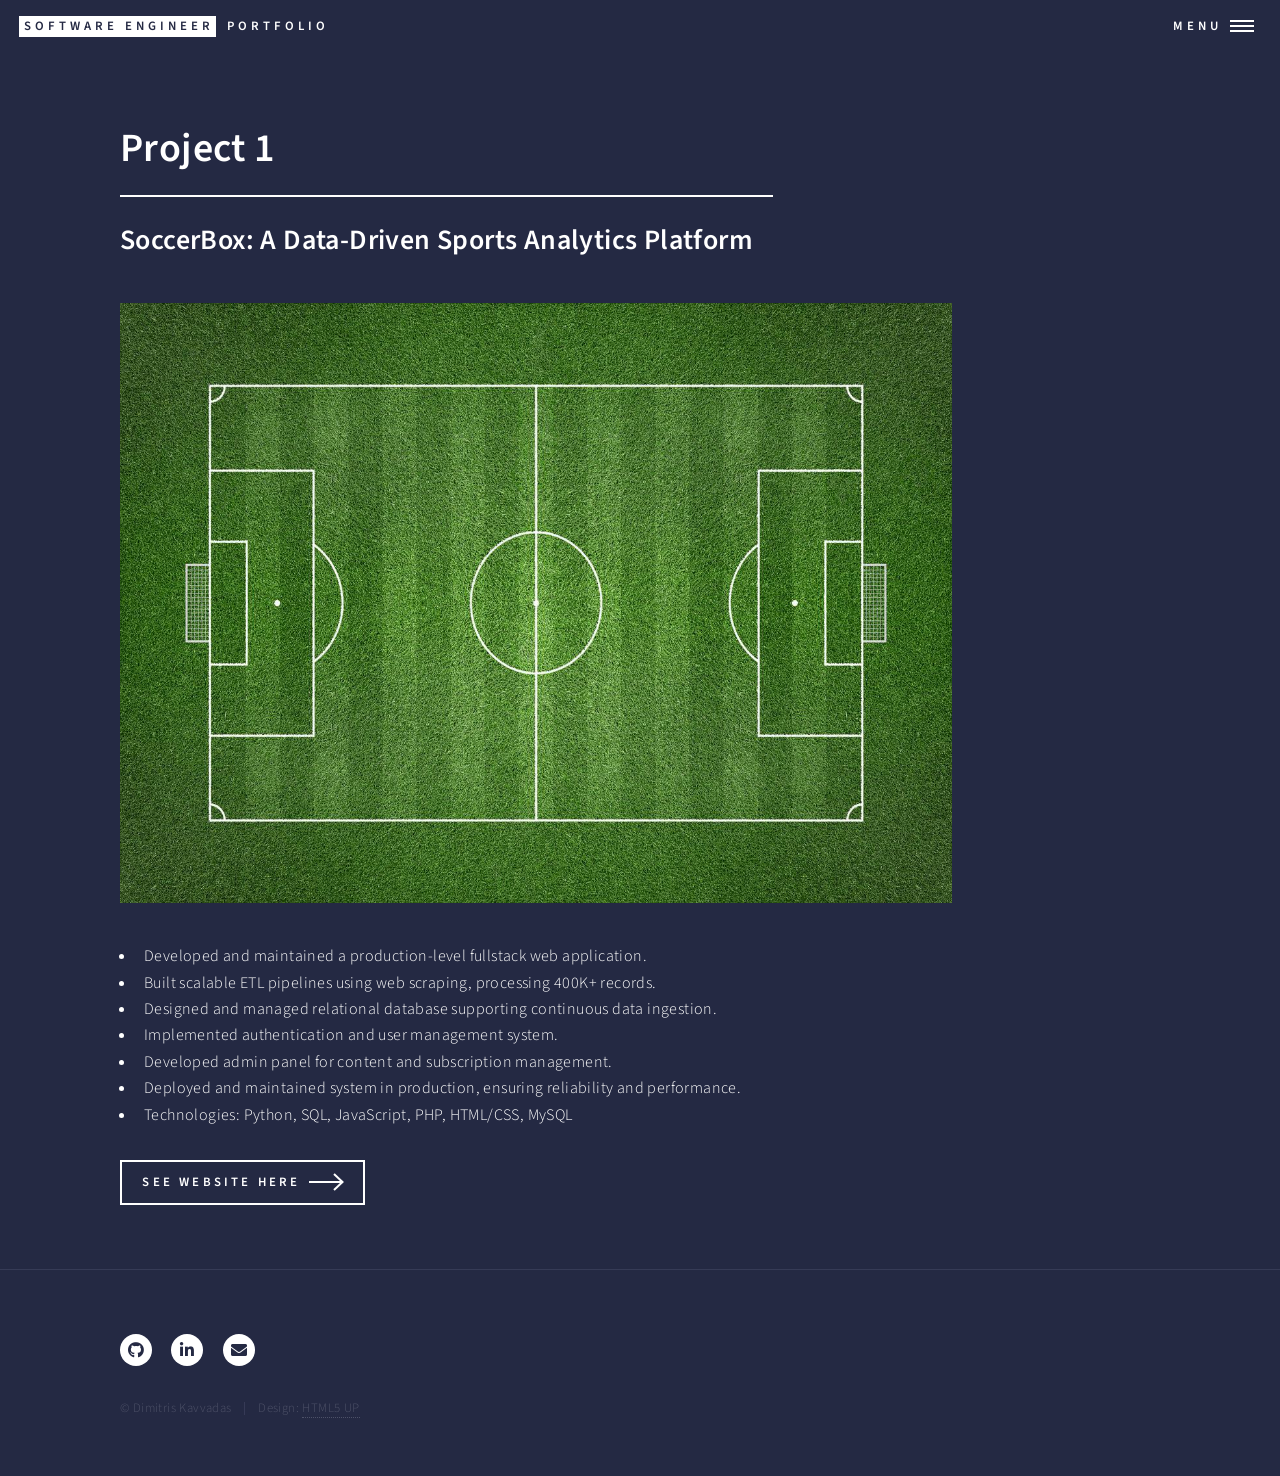
==== commit 99c12356: "Some changes on files." ====
--- a/project1.html
+++ b/project1.html
@@ -1,7 +1,7 @@
 <!DOCTYPE HTML>
 <html>
 	<head>
-		<title>Data Analytics Portfolio</title>
+		<title>Software Engineer Portfolio</title>
 		<meta charset="utf-8" />
 		<meta name="viewport" content="width=device-width, initial-scale=1, user-scalable=no" />
 		<link rel="stylesheet" href="assets/css/main.css" />
@@ -15,7 +15,7 @@
 
 				<!-- Header -->
 					<header id="header" class="alt">
-						<a href="index.html" class="logo"><strong>DATA ANALYTICS</strong> <span>PORTFOLIO</span></a>
+						<a href="index.html" class="logo"><strong>Software Engineer</strong> <span>PORTFOLIO</span></a>
 						<nav>
 							<a href="#menu">Menu</a>
 						</nav>
